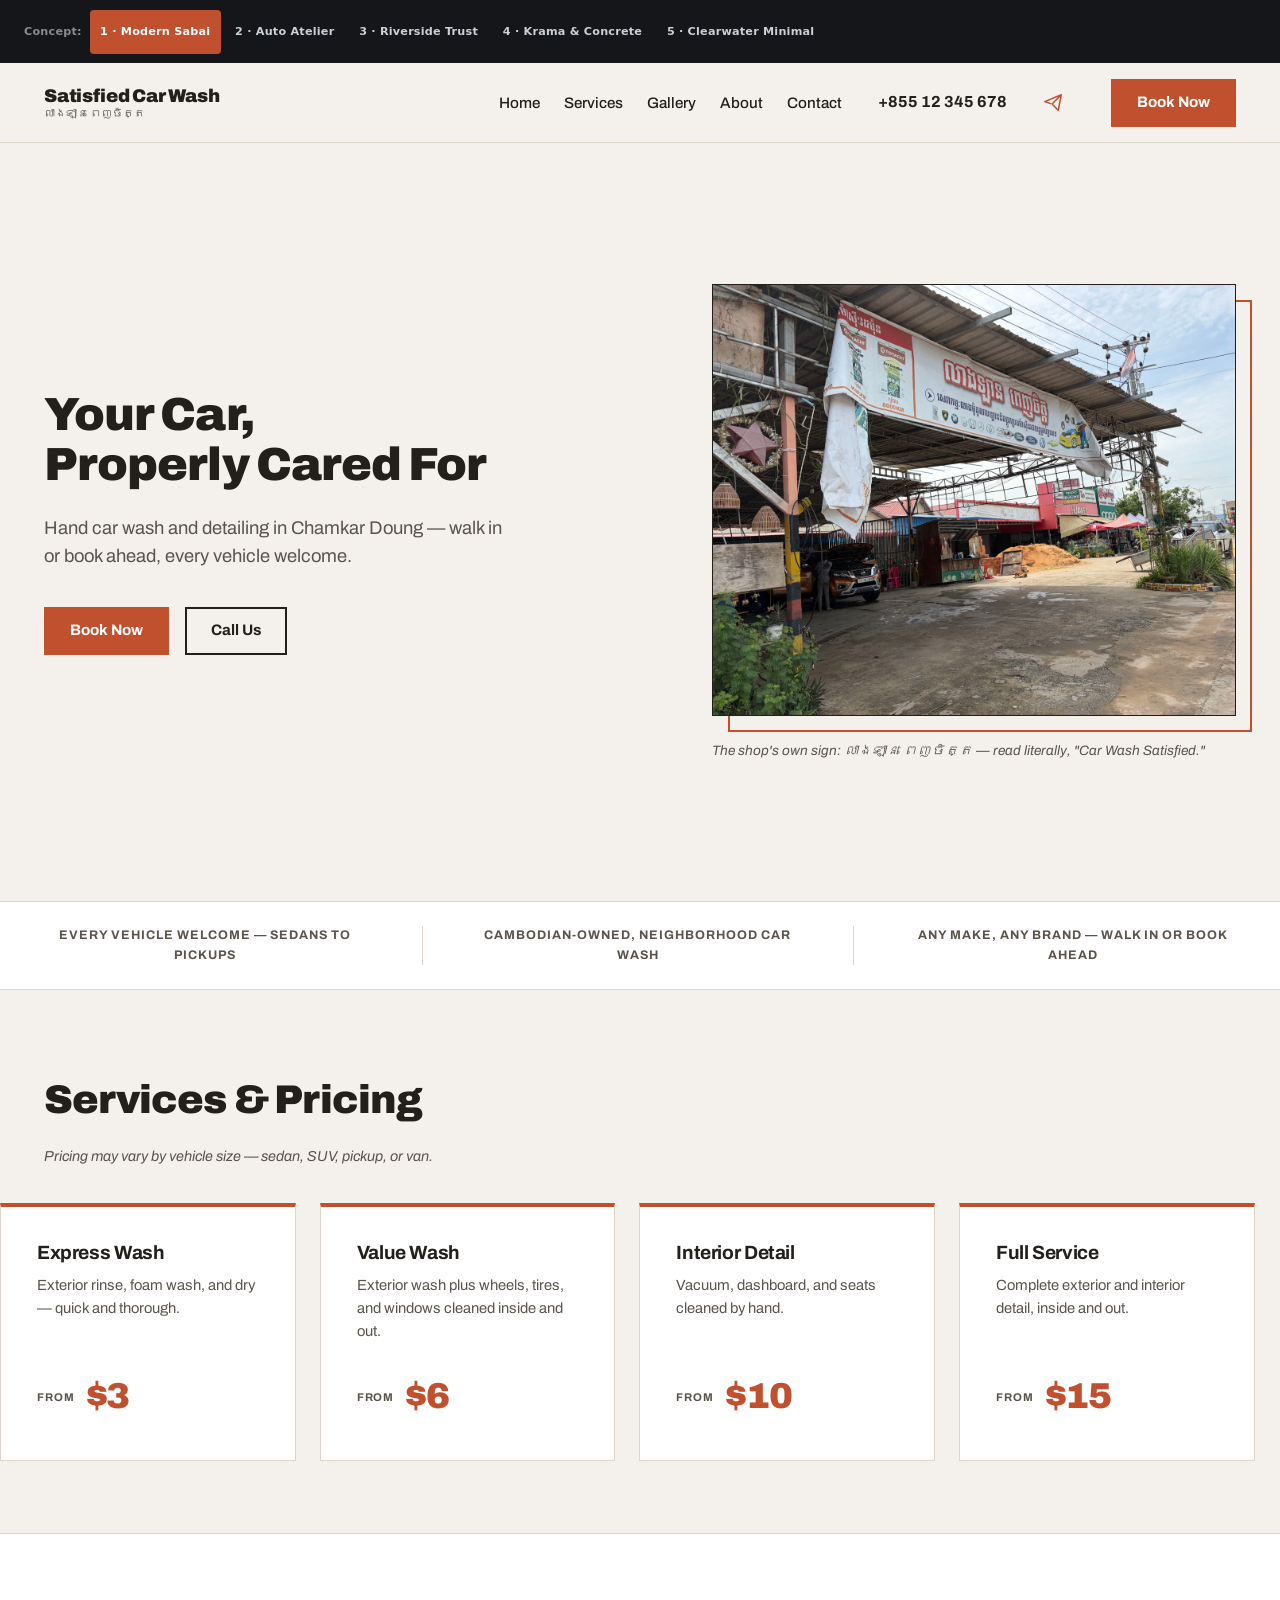
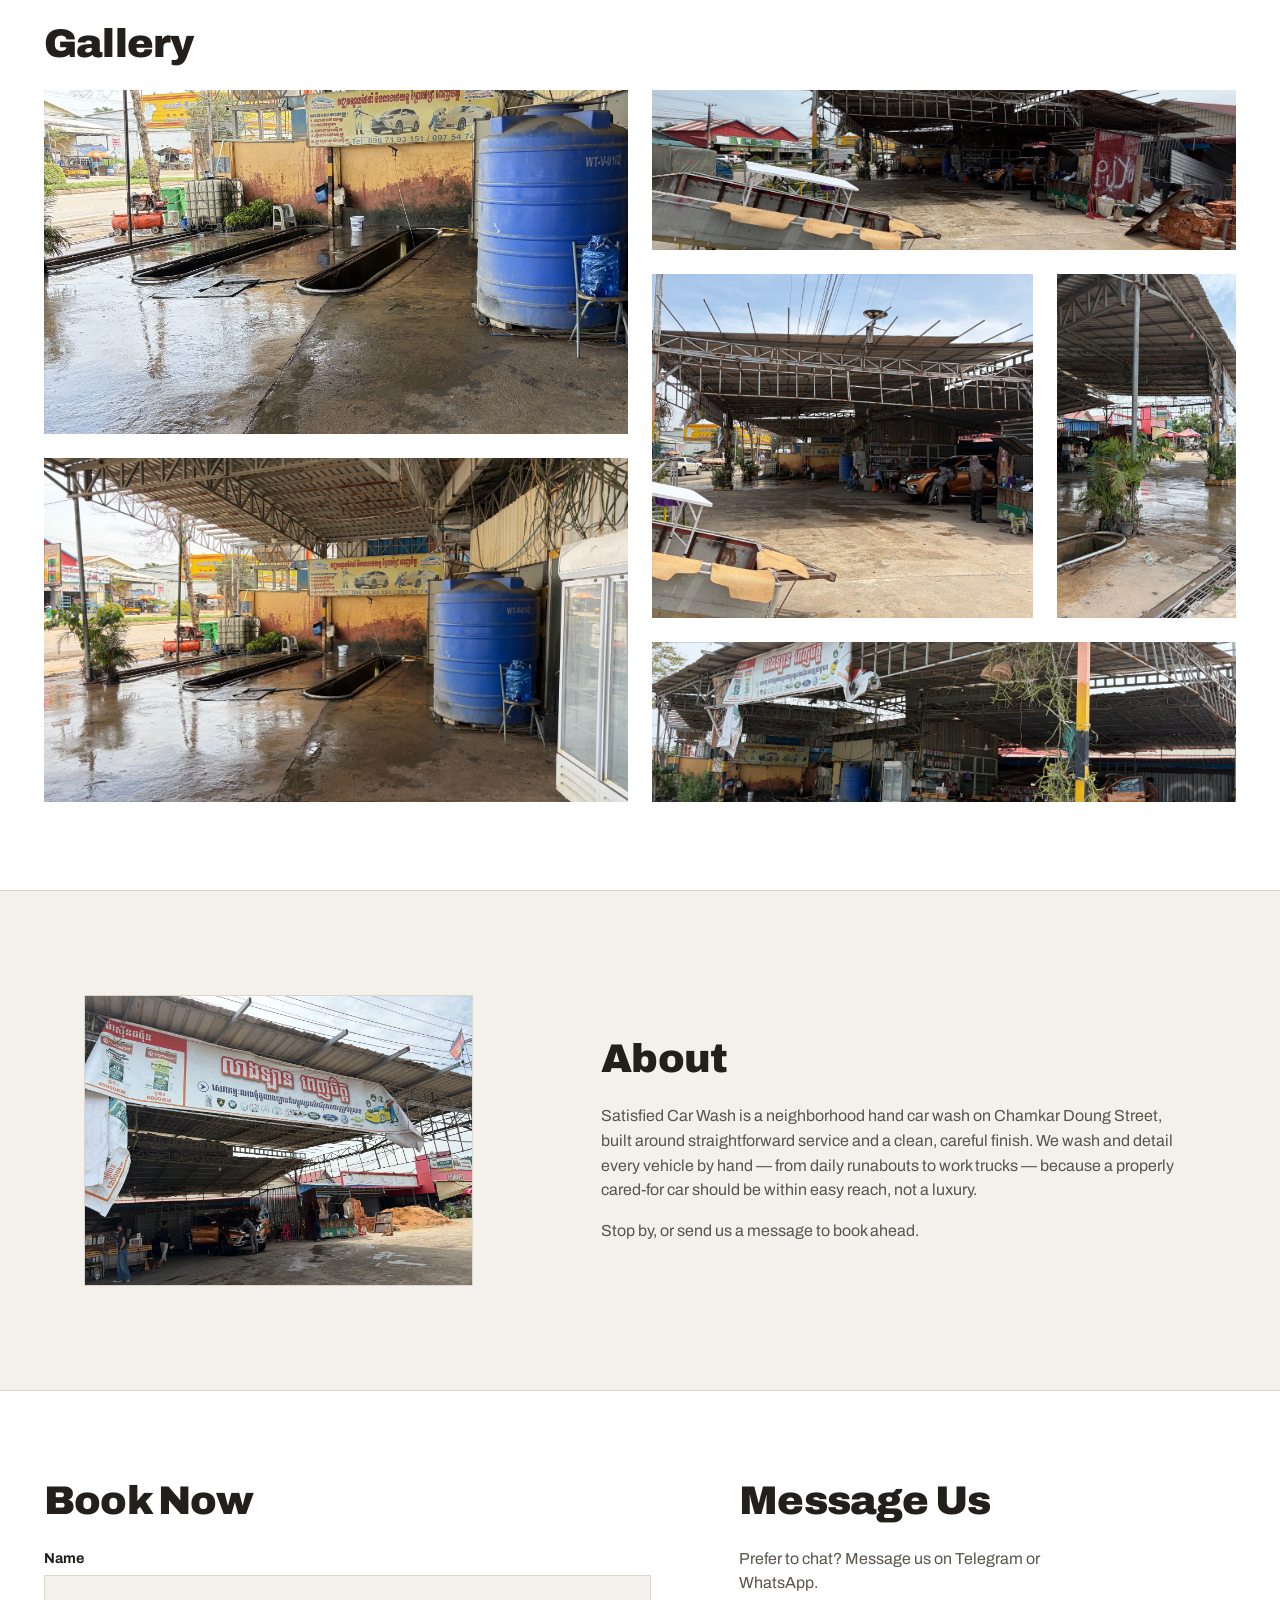
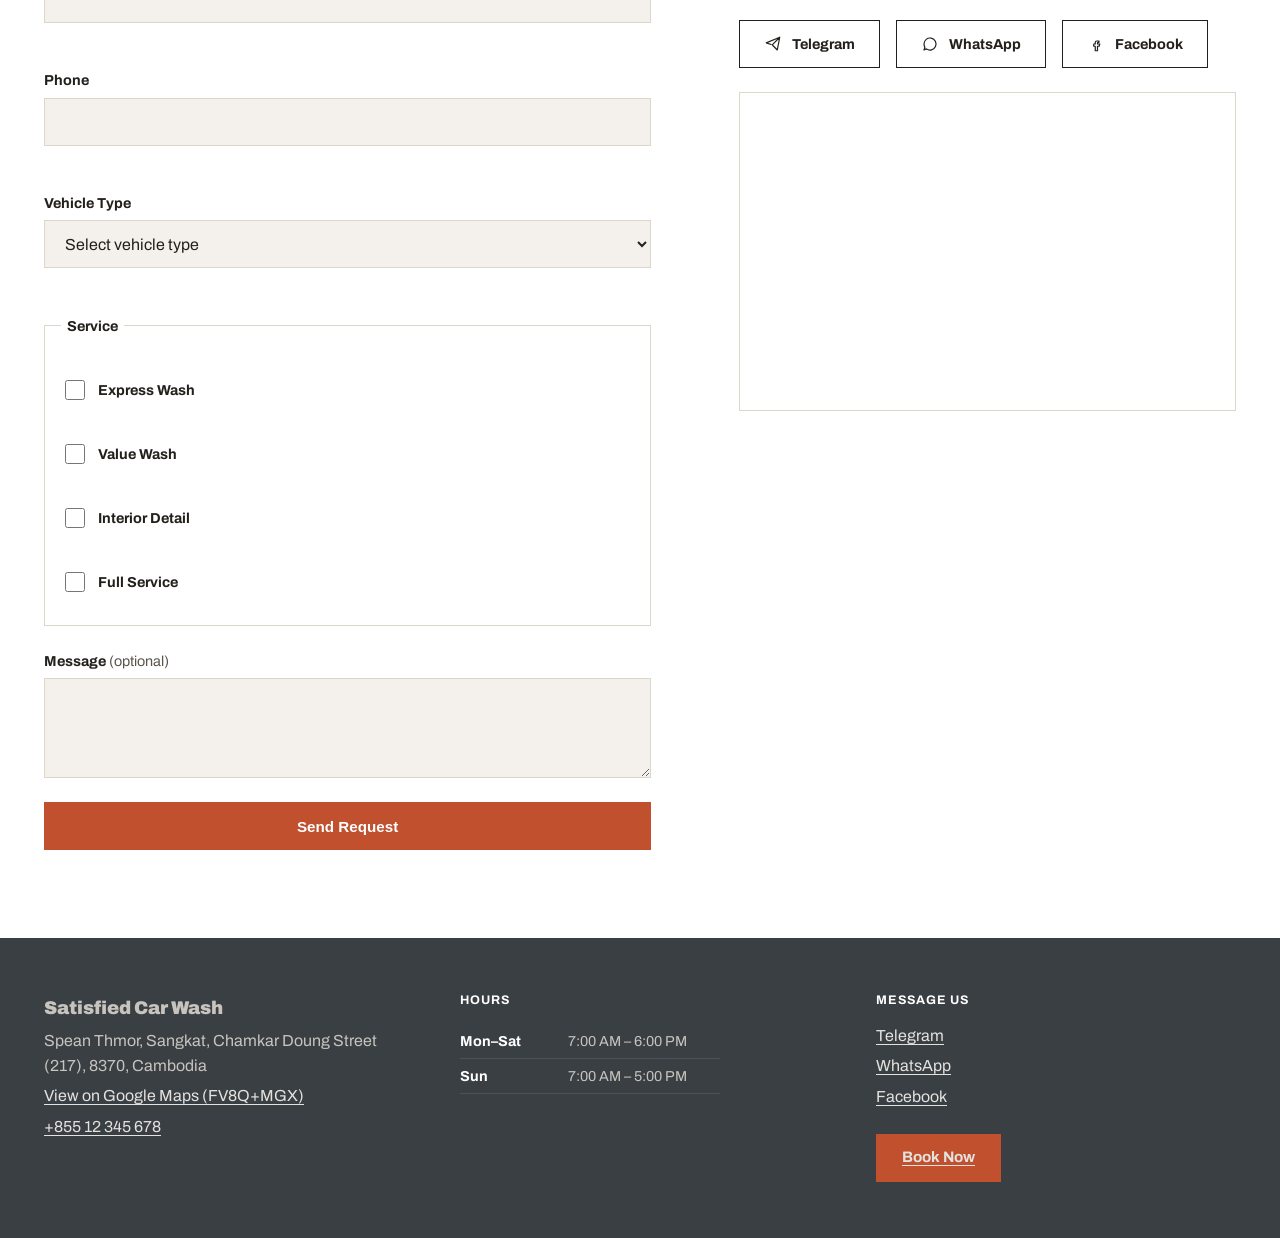
==== design-concepts/index.html @ 6a6f6100 "Add real site photos, five design-concept explorations, and verified map location Adds the 16 real c" ====
<!DOCTYPE html>
<html lang="en">
<head>
  <meta charset="UTF-8" />
  <meta http-equiv="refresh" content="0; url=v1/index.html" />
  <title>Satisfied Car Wash — Design Concepts</title>
  <link rel="canonical" href="v1/index.html" />
</head>
<body>
  <p>Redirecting to <a href="v1/index.html">Concept 1 — Modern Sabai</a>&hellip;</p>
</body>
</html>
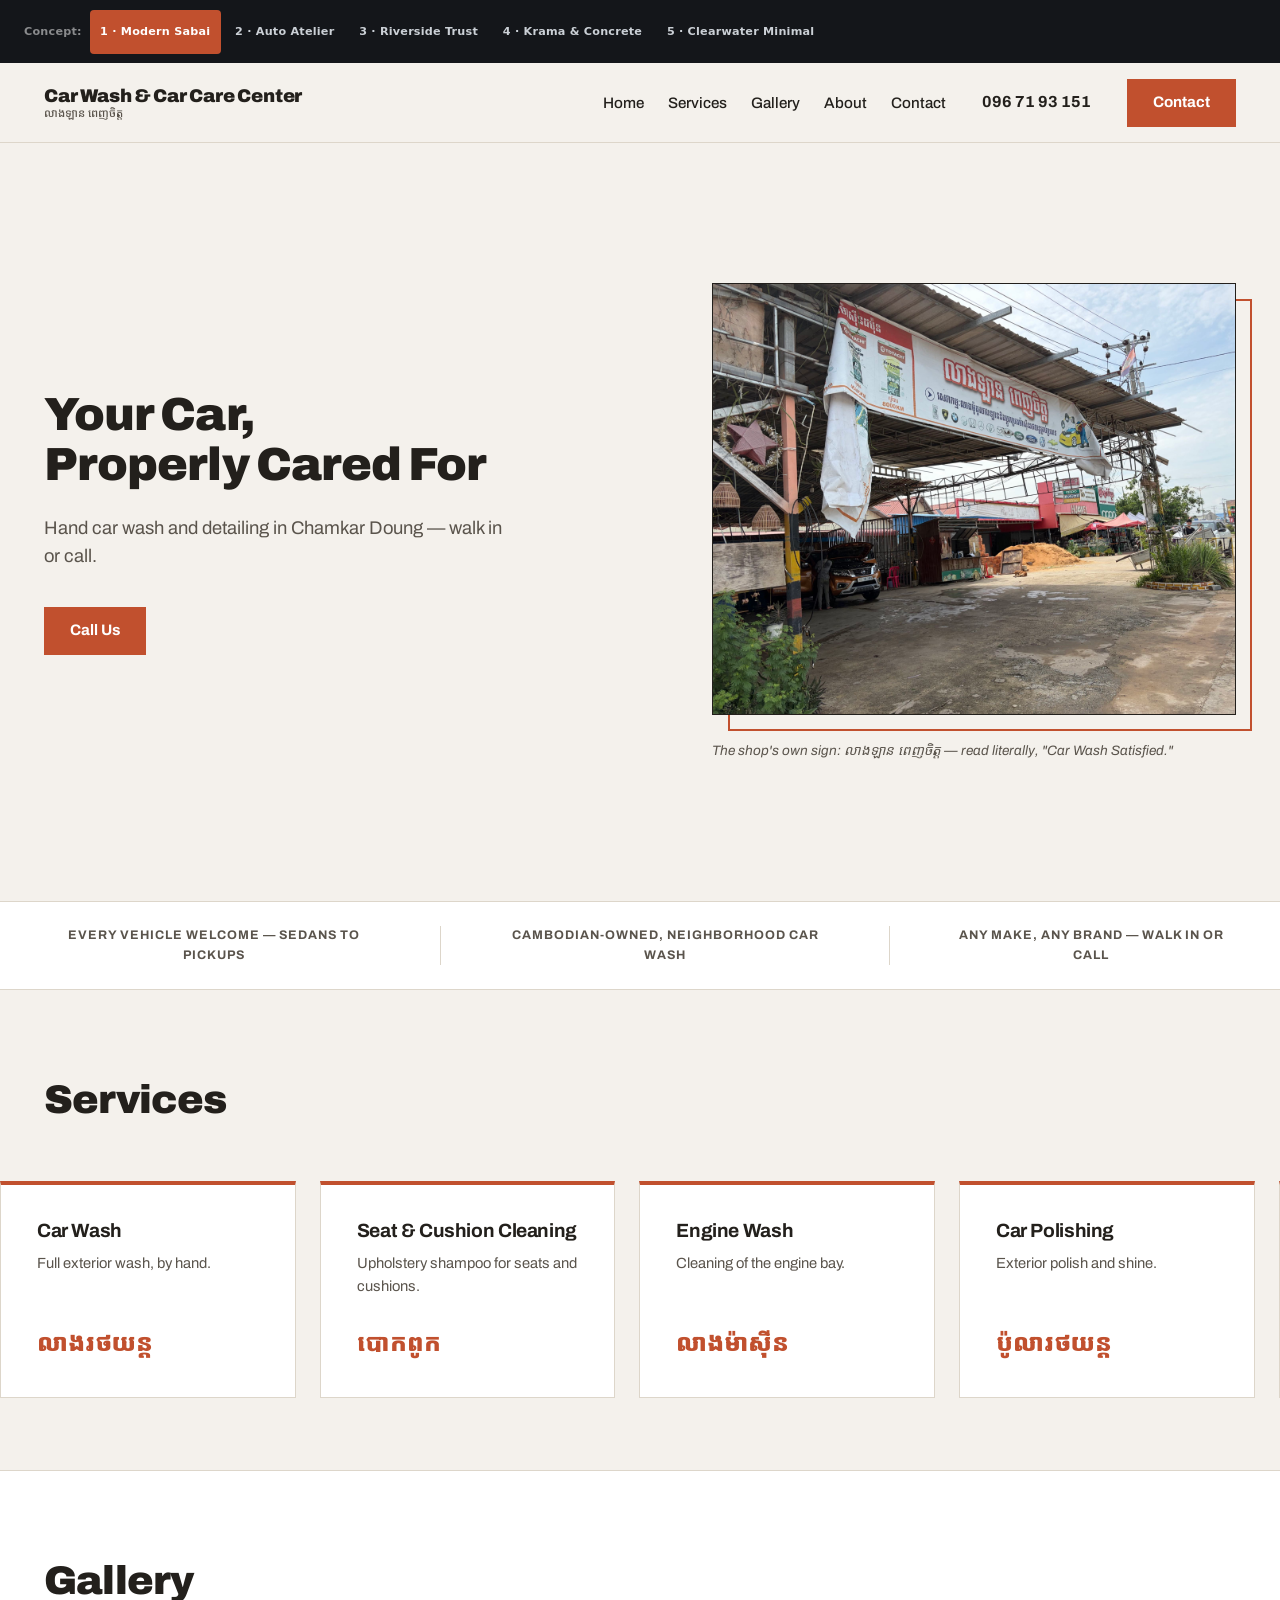
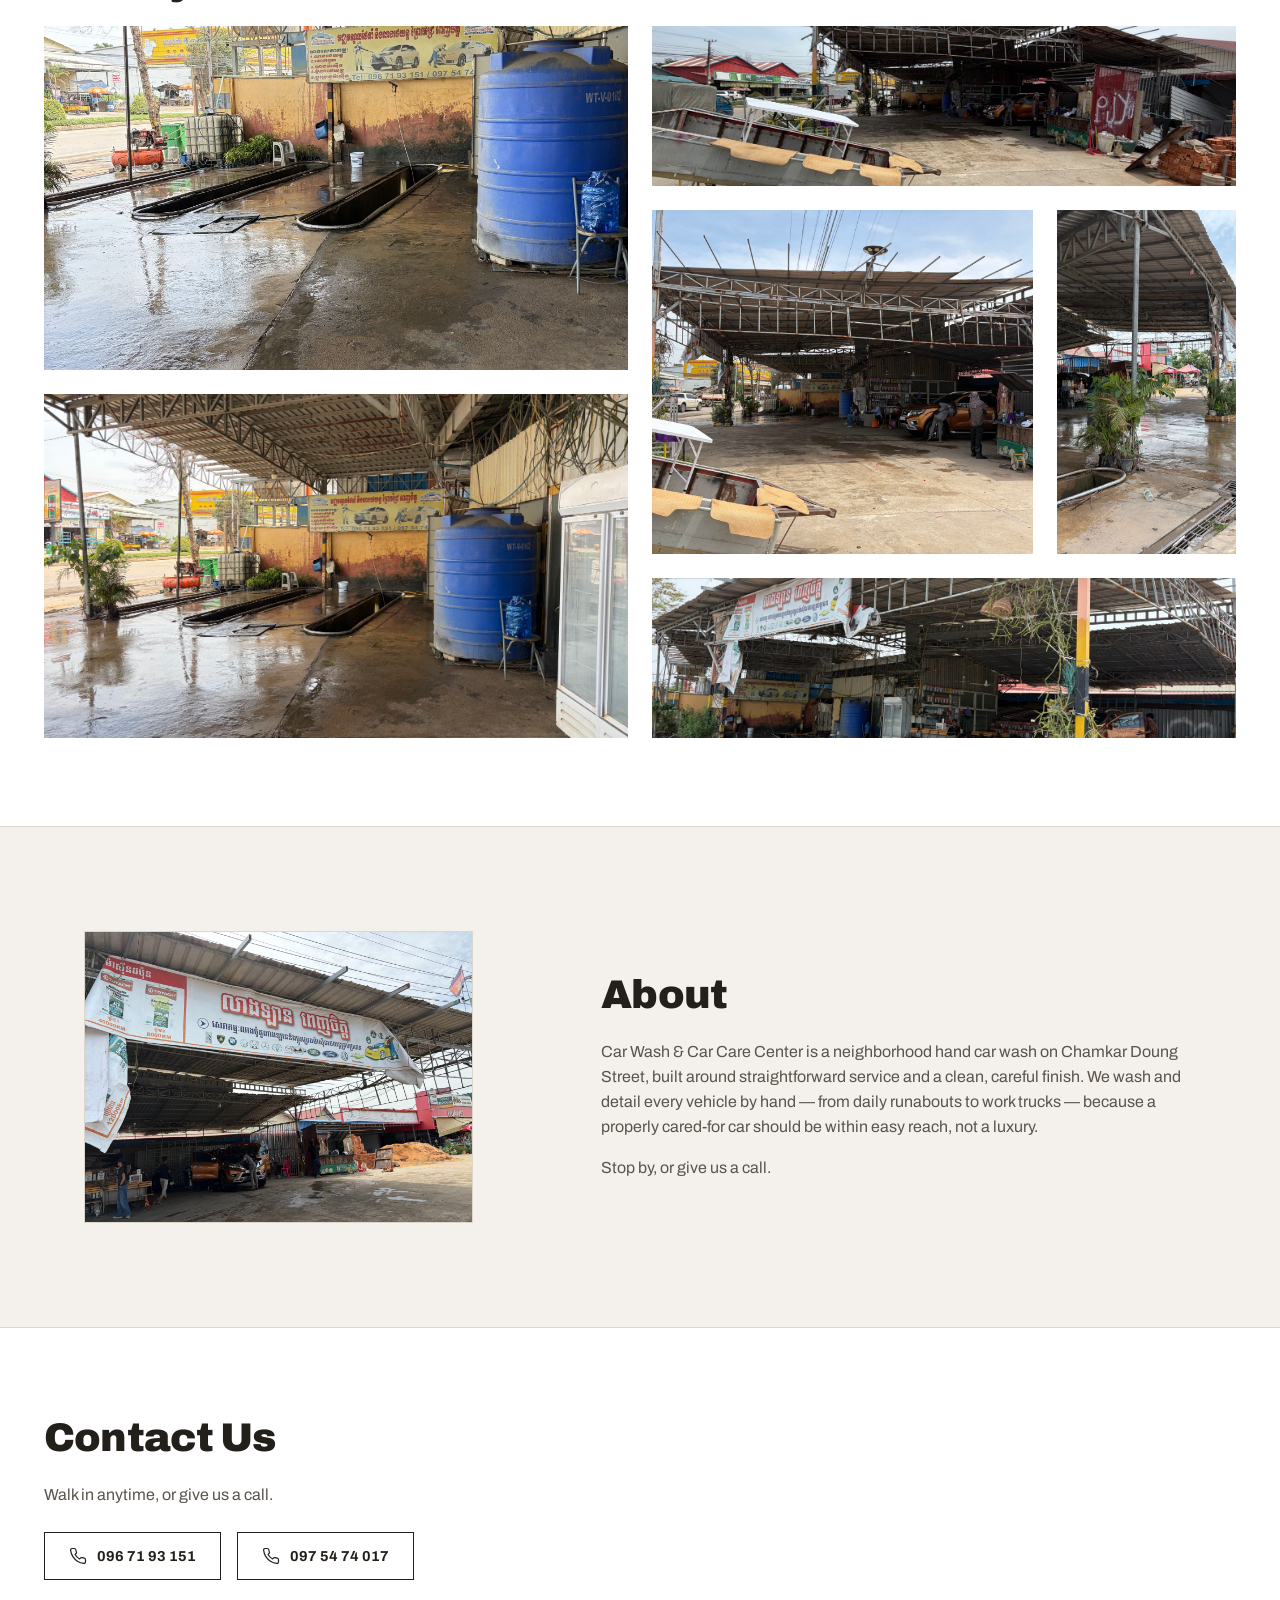
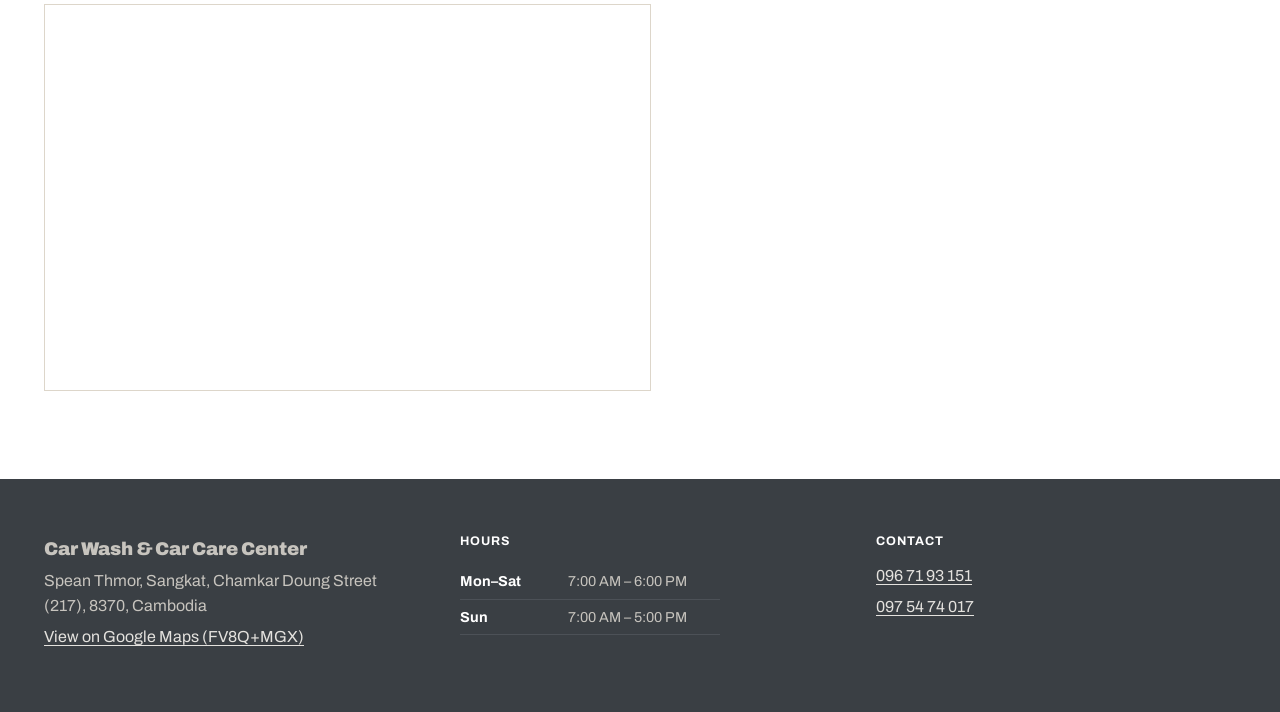
==== commit eb6cb4dd: "Correct business identity and simplify contact to phone-only Replaces the placeholder business name " ====
--- a/design-concepts/index.html
+++ b/design-concepts/index.html
@@ -3,7 +3,7 @@
 <head>
   <meta charset="UTF-8" />
   <meta http-equiv="refresh" content="0; url=v1/index.html" />
-  <title>Satisfied Car Wash — Design Concepts</title>
+  <title>Car Wash &amp; Car Care Center — Design Concepts</title>
   <link rel="canonical" href="v1/index.html" />
 </head>
 <body>
